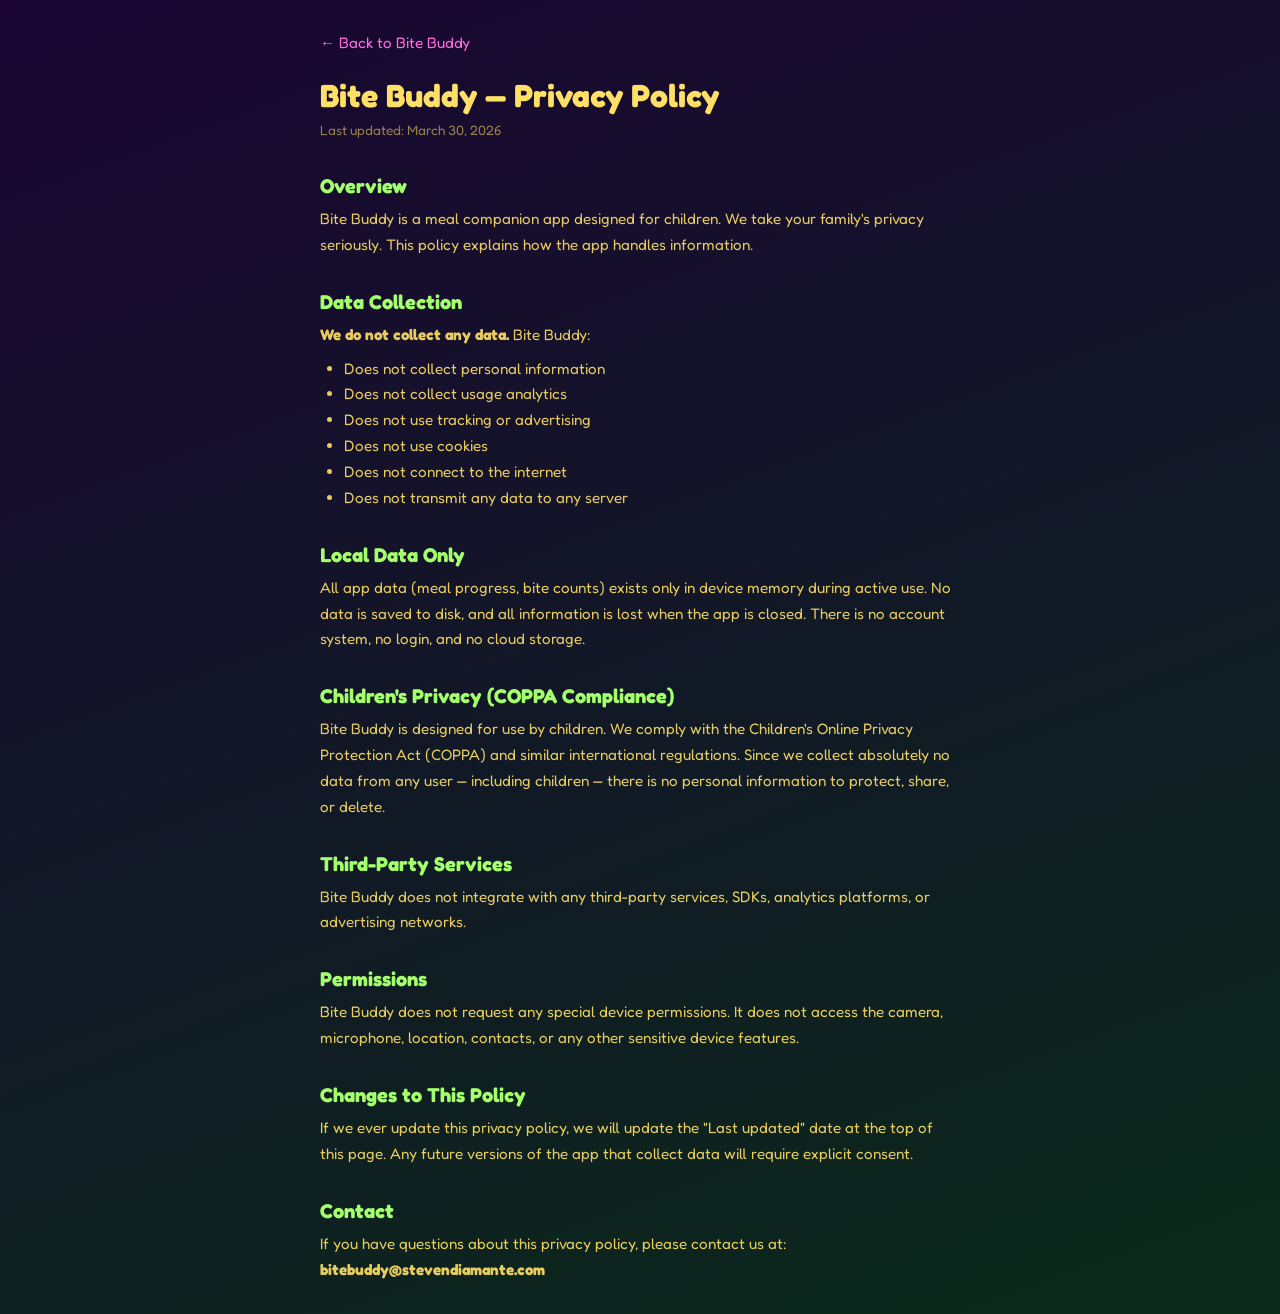
==== privacy/index.html @ d009cf0c "Initial landing site with privacy policy Static marketing page and privacy policy for Bite Buddy. Mo" ====
<!DOCTYPE html>
<html lang="en">
<head>
  <meta charset="UTF-8">
  <meta name="viewport" content="width=device-width, initial-scale=1.0">
  <title>Bite Buddy — Privacy Policy</title>
  <link rel="icon" href="../images/icon.webp" type="image/webp">
  <link rel="preconnect" href="https://fonts.googleapis.com">
  <link rel="preconnect" href="https://fonts.gstatic.com" crossorigin>
  <link href="https://fonts.googleapis.com/css2?family=Fredoka:wght@400;600&display=swap" rel="stylesheet">
  <link rel="stylesheet" href="../style.css">
</head>
<body>
  <div class="container privacy-content">
    <a href="../" class="back-link">&larr; Back to Bite Buddy</a>

    <h1>Bite Buddy — Privacy Policy</h1>
    <p class="updated">Last updated: March 30, 2026</p>

    <h2>Overview</h2>
    <p>Bite Buddy is a meal companion app designed for children. We take your family's privacy seriously. This policy explains how the app handles information.</p>

    <h2>Data Collection</h2>
    <p><strong>We do not collect any data.</strong> Bite Buddy:</p>
    <ul>
      <li>Does not collect personal information</li>
      <li>Does not collect usage analytics</li>
      <li>Does not use tracking or advertising</li>
      <li>Does not use cookies</li>
      <li>Does not connect to the internet</li>
      <li>Does not transmit any data to any server</li>
    </ul>

    <h2>Local Data Only</h2>
    <p>All app data (meal progress, bite counts) exists only in device memory during active use. No data is saved to disk, and all information is lost when the app is closed. There is no account system, no login, and no cloud storage.</p>

    <h2>Children's Privacy (COPPA Compliance)</h2>
    <p>Bite Buddy is designed for use by children. We comply with the Children's Online Privacy Protection Act (COPPA) and similar international regulations. Since we collect absolutely no data from any user — including children — there is no personal information to protect, share, or delete.</p>

    <h2>Third-Party Services</h2>
    <p>Bite Buddy does not integrate with any third-party services, SDKs, analytics platforms, or advertising networks.</p>

    <h2>Permissions</h2>
    <p>Bite Buddy does not request any special device permissions. It does not access the camera, microphone, location, contacts, or any other sensitive device features.</p>

    <h2>Changes to This Policy</h2>
    <p>If we ever update this privacy policy, we will update the "Last updated" date at the top of this page. Any future versions of the app that collect data will require explicit consent.</p>

    <h2>Contact</h2>
    <p>If you have questions about this privacy policy, please contact us at:<br>
    <strong>bitebuddy@stevendiamante.com</strong></p>
  </div>
</body>
</html>
---- style.css ----
*, *::before, *::after { box-sizing: border-box; margin: 0; padding: 0; }

body {
  font-family: 'Fredoka', sans-serif;
  background: linear-gradient(160deg, #1A0533, #0A2A1A);
  color: #FFE066;
  min-height: 100vh;
  padding: 0 1rem;
}

.container {
  max-width: 640px;
  margin: 0 auto;
  padding: 2rem 0;
}

/* Hero */

.hero {
  text-align: center;
  padding: 3rem 0 2rem;
}

.hero img {
  width: 128px;
  height: 128px;
  border-radius: 28px;
}

.hero h1 {
  font-size: 2.5rem;
  color: #FFE066;
  margin: 0.75rem 0 0.25rem;
}

.hero .tagline {
  font-size: 1.15rem;
  color: #A3FF6B;
  margin-bottom: 1.5rem;
}

/* Store buttons */

.store-buttons {
  display: flex;
  gap: 0.75rem;
  justify-content: center;
  flex-wrap: wrap;
}

.store-buttons a {
  display: inline-block;
  padding: 0.75rem 1.5rem;
  border-radius: 14px;
  text-decoration: none;
  font-weight: 600;
  font-size: 1rem;
  transition: opacity 0.2s;
}

.store-buttons a:hover { opacity: 0.85; }

.btn-appstore {
  background: #FFE066;
  color: #1A0533;
}

.btn-playstore {
  background: #A3FF6B;
  color: #1A0533;
}

/* Screenshot carousel */

.screenshots {
  padding: 2rem 0;
}

.carousel {
  display: flex;
  gap: 1rem;
  overflow-x: auto;
  scroll-snap-type: x mandatory;
  -webkit-overflow-scrolling: touch;
  padding: 0.5rem 0;
  scrollbar-width: none;
}

.carousel::-webkit-scrollbar { display: none; }

.carousel figure {
  flex: 0 0 auto;
  scroll-snap-align: center;
  text-align: center;
}

.carousel img {
  width: 195px;
  height: auto;
  border-radius: 18px;
  border: 2px solid #FF6BDF;
}

.carousel figcaption {
  color: #FF6BDF;
  margin-top: 0.5rem;
  font-size: 0.95rem;
  font-weight: 600;
}

/* Features */

.features {
  padding: 2rem 0;
}

.features h2 {
  text-align: center;
  color: #FFE066;
  font-size: 1.5rem;
  margin-bottom: 1.25rem;
}

.feature-card {
  background: rgba(255, 255, 255, 0.06);
  border-radius: 18px;
  padding: 1.25rem;
  margin-bottom: 0.75rem;
  display: flex;
  gap: 1rem;
  align-items: flex-start;
}

.feature-card .emoji {
  font-size: 1.8rem;
  flex-shrink: 0;
  line-height: 1;
}

.feature-card h3 {
  color: #A3FF6B;
  font-size: 1.05rem;
  margin-bottom: 0.15rem;
}

.feature-card p {
  color: #FFE066;
  opacity: 0.85;
  font-size: 0.95rem;
  line-height: 1.5;
}

/* Footer */

footer {
  text-align: center;
  padding: 2rem 0 3rem;
  border-top: 1px solid rgba(255, 255, 255, 0.08);
  margin-top: 1rem;
}

footer a {
  color: #FF6BDF;
  text-decoration: none;
}

footer a:hover { text-decoration: underline; }

footer p {
  margin: 0.5rem 0;
  font-size: 0.9rem;
  opacity: 0.8;
}

footer p:first-child { opacity: 1; font-size: 1rem; }

/* Privacy page */

.privacy-content h1 {
  color: #FFE066;
  font-size: 2rem;
  margin-bottom: 0.25rem;
}

.privacy-content h2 {
  color: #A3FF6B;
  font-size: 1.25rem;
  margin-top: 2rem;
  margin-bottom: 0.5rem;
}

.privacy-content p,
.privacy-content li {
  color: #FFE066;
  opacity: 0.9;
  line-height: 1.7;
  font-size: 0.95rem;
}

.privacy-content ul {
  padding-left: 1.5rem;
  margin: 0.5rem 0;
}

.privacy-content .updated {
  opacity: 0.55;
  font-size: 0.85rem;
}

.privacy-content strong {
  color: #FFE066;
}

.back-link {
  display: inline-block;
  color: #FF6BDF;
  text-decoration: none;
  margin-bottom: 1.5rem;
  font-size: 0.95rem;
}

.back-link:hover { text-decoration: underline; }
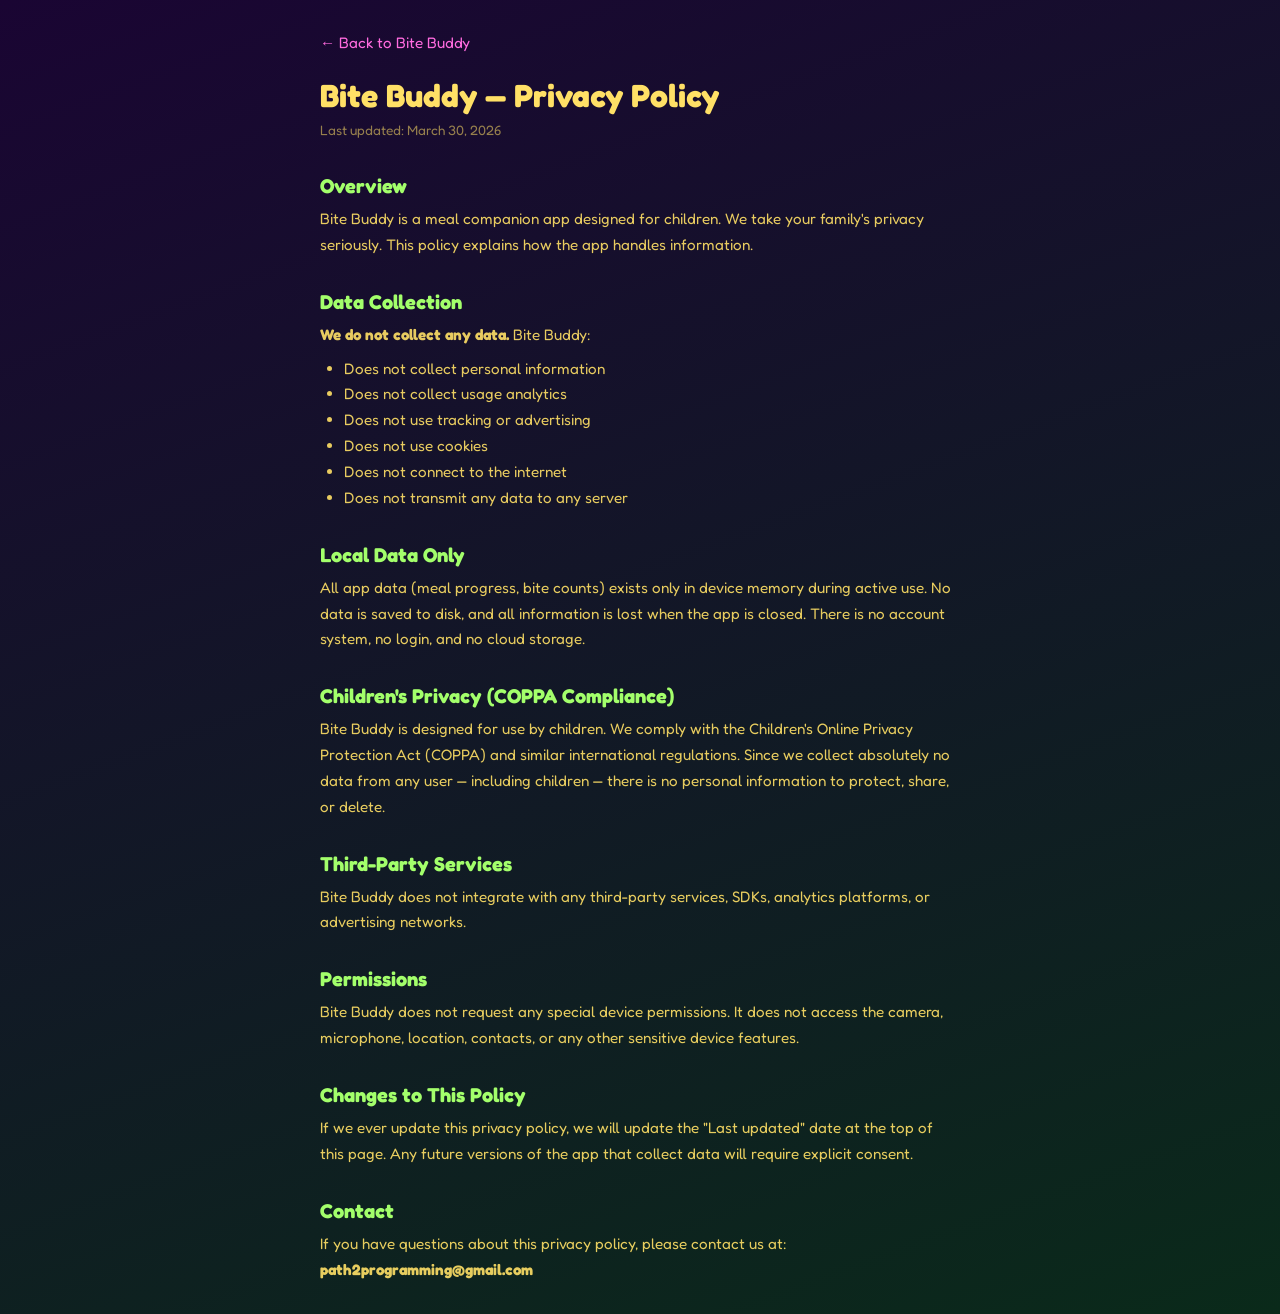
==== commit b54d52f8: "Update contact email to path2programming@gmail.com" ====
--- a/privacy/index.html
+++ b/privacy/index.html
@@ -48,7 +48,7 @@
 
     <h2>Contact</h2>
     <p>If you have questions about this privacy policy, please contact us at:<br>
-    <strong>bitebuddy@stevendiamante.com</strong></p>
+    <strong>path2programming@gmail.com</strong></p>
   </div>
 </body>
 </html>
